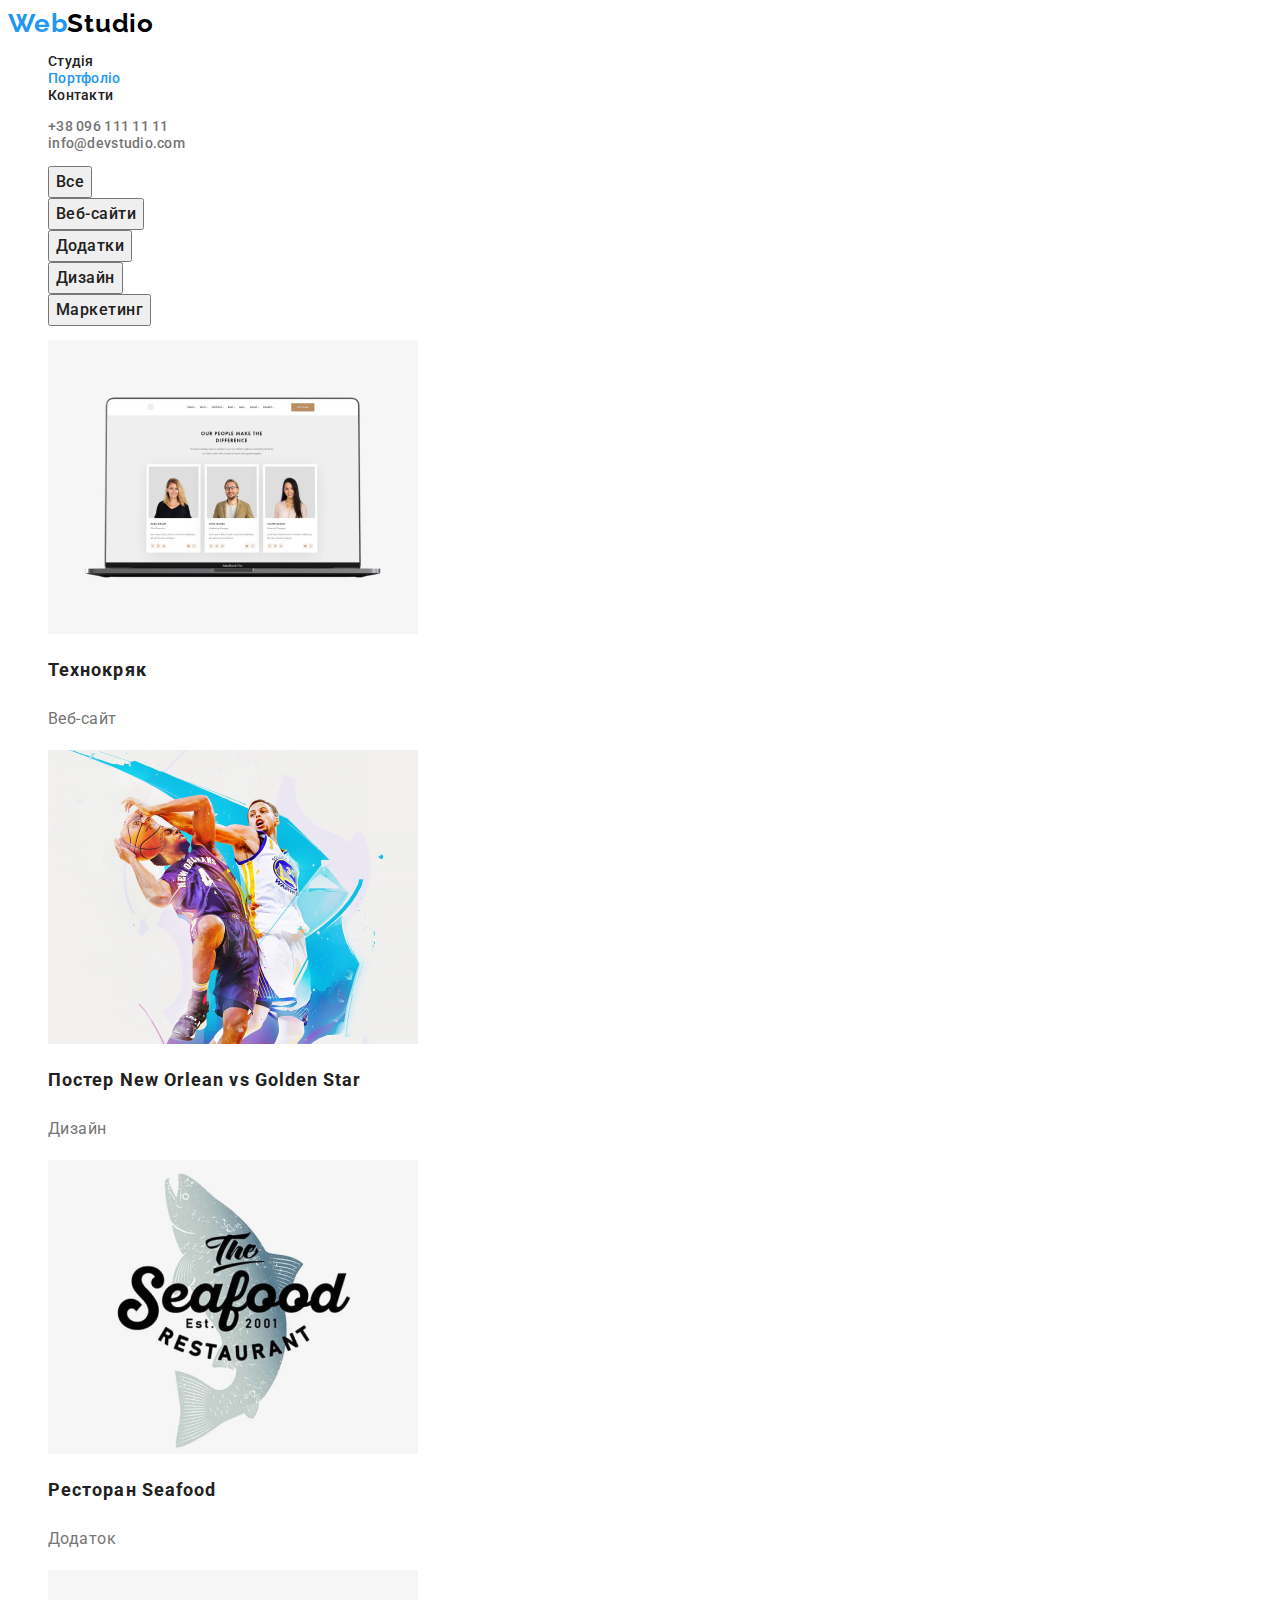
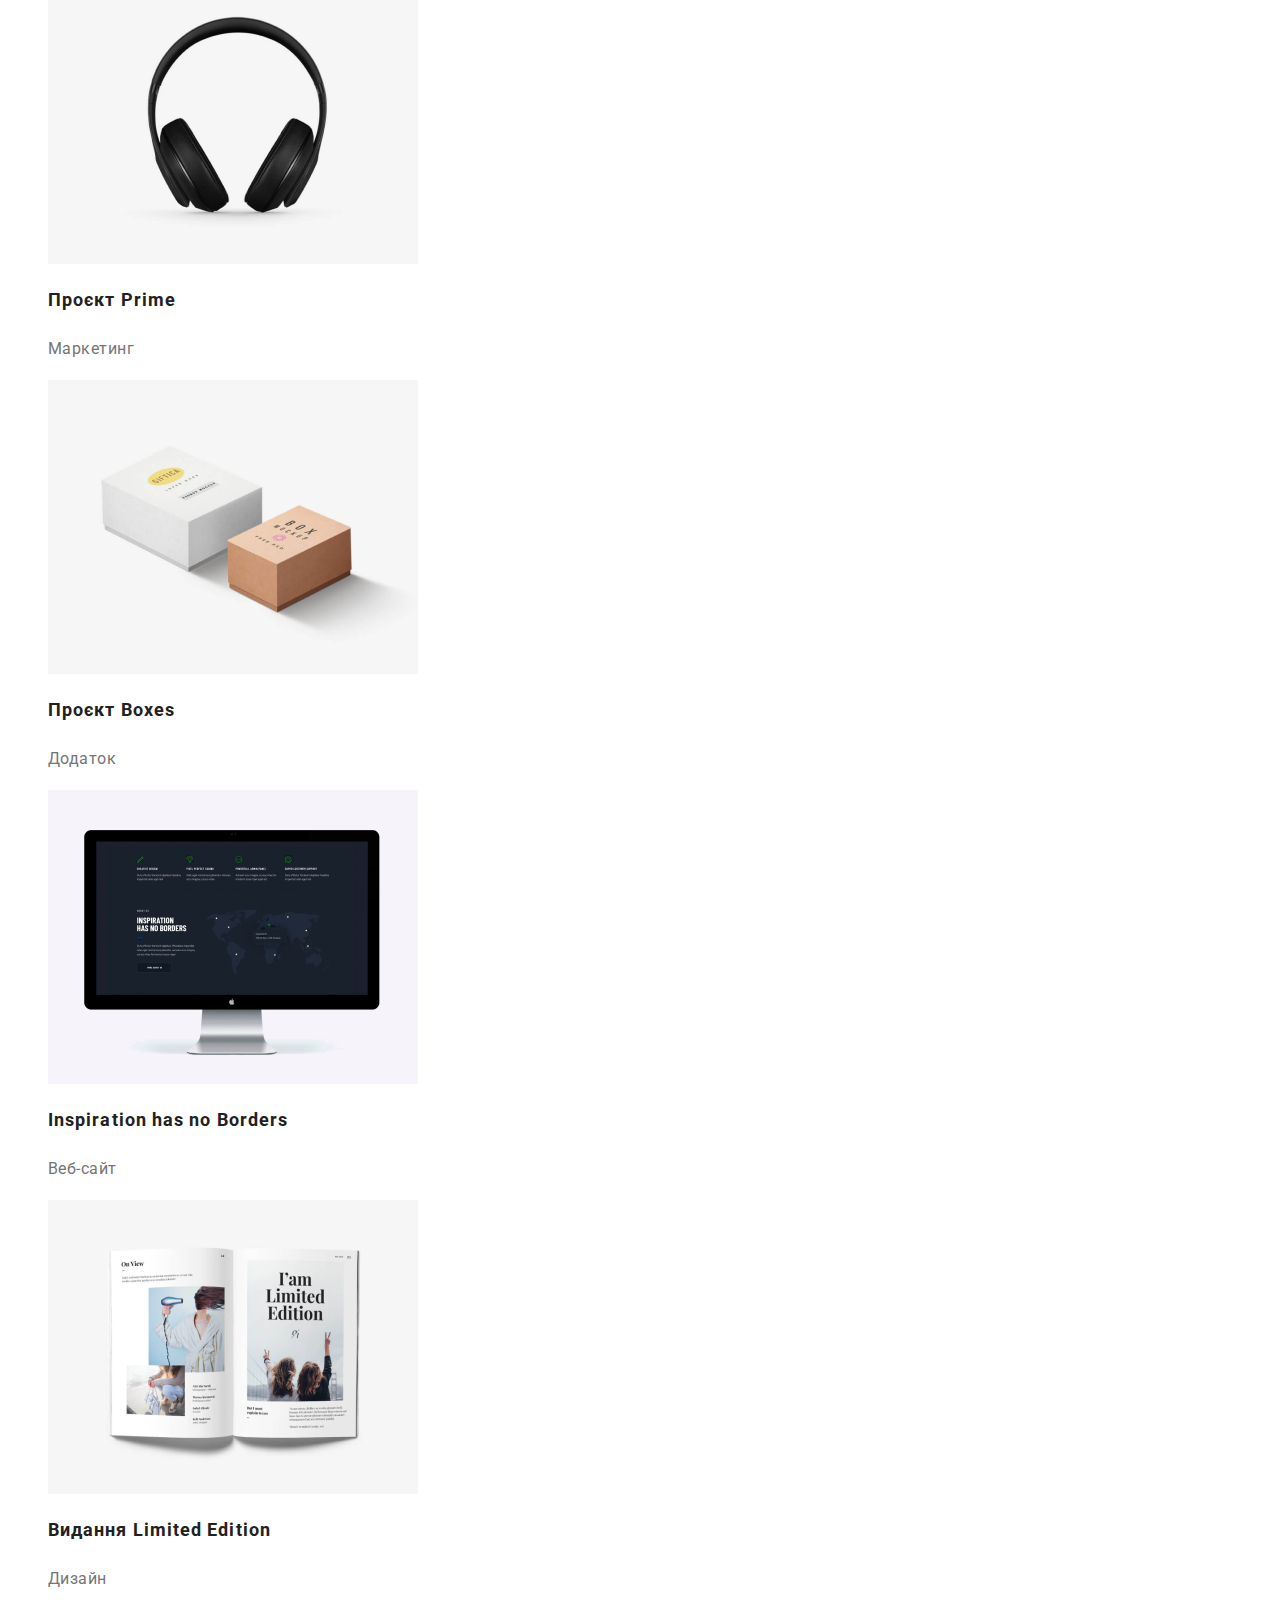
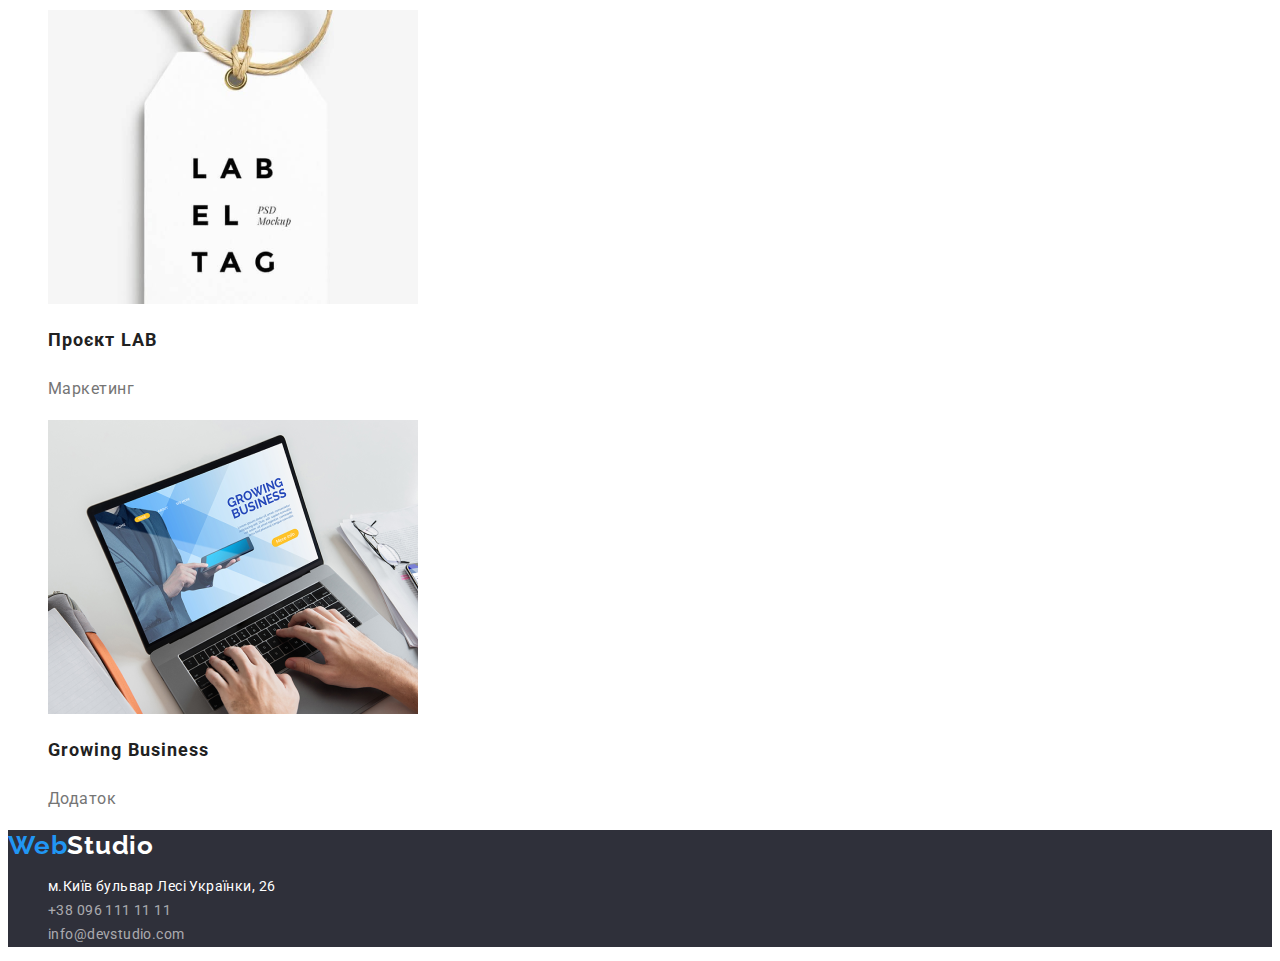
==== portfolio.html @ f3698ea8 "hw-3-beginning" ====
<!DOCTYPE html>
<html lang="uk">
  <head>
    <meta charset="UTF-8" />
    <meta http-equiv="X-UA-Compatible" content="IE=edge" />
    <meta name="viewport" content="width=device-width, initial-scale=1.0" />
    <link rel="preconnect" href="https://fonts.googleapis.com">
    <link rel="preconnect" href="https://fonts.gstatic.com" crossorigin>
    <link href="https://fonts.googleapis.com/css2?family=Raleway:wght@700&family=Roboto:wght@400;500;700;900&display=swap" rel="stylesheet">
    <title>WebStudio</title>
    <link rel="stylesheet" href="./css/styles.css" />
  </head>
  <body>
    <!-- основна інфа -->
    <header class="header">
      <nav>
        <a href="./index.html" class="logo logo-blue logo-link">Web<span class="logo logo-black">Studio</span></a>
        <ul>
          <li><a href="index.html" class="page-header link">Студія</a></li>
          <li><a href="portfolio.html" class="link active-page">Портфоліо</a></li> 
          <li><a href="" class="page-header link">Контакти</a></li>
        </ul>
      </nav>
      <ul>
        <li>
          <a href="tel:+380961111111" class="header-contacts link">+38 096 111 11 11</a>
        </li>
        <li>
          <a href="mailto:info@devstudio.com" class="header-contacts link">info@devstudio.com</a>
        </li>
      </ul>
    </header>

    <main class="main">
      <section>
        <h1 class="visually-hidden">Title</h1>
        <ul>
          <li>
            <button type="button" class="button pointer">Все</button>
          </li>
          <li>
            <button type="button" class="button pointer">Веб-сайти</button>
          </li>
          <li>
            <button type="button" class="button pointer">Додатки</button>
          </li>
          <li>
            <button type="button" class="button pointer">Дизайн</button>
          </li>
          <li>
            <button type="button" class="button pointer">Маркетинг</button>
          </li>
        </ul>
        <ul>
            <li>
            <img
              src=".\images\portfolio1.png"
              alt="Веб-сайт"
              width="370"
            />
          </li>
          <h2 class="portfolio-item-title">Технокряк</h2>
          <p class="portfolio-item-text">Веб-сайт</p>
          <li>
            <img src=".\images\portfolio2.png" alt="Дизайн" width="370" />
          </li>
          <h2 lang="en" class="portfolio-item-title">Постер New Orlean vs Golden Star</h2>
          <p class="portfolio-item-text">Дизайн</p>
          <li>
            <img
              src=".\images\portfolio3.png"
              alt="Додаток"
              width="370"
            />
          </li>
          <h2 lang="en" class="portfolio-item-title">Ресторан Seafood</h2>
          <p class="portfolio-item-text">Додаток</p>
          <li>
            <img
              src=".\images\portfolio4.png"
              alt="Маркетинг"
              width="370"
            />
          </li>
          <h2 lang="en" class="portfolio-item-title">Проєкт Prime</h2>
          <p class="portfolio-item-text">Маркетинг</p>
          <li>
            <img
              src=".\images\portfolio5.png"
              alt="Додаток"
              width="370"
            />
          </li>
          <h2 lang="en" class="portfolio-item-title">Проєкт Boxes</h2>
          <p class="portfolio-item-text">Додаток</p>
          <li>
            <img src=".\images\portfolio6.png" alt="Веб-сайт" width="370" />
          </li>
          <h2 lang="en" class="portfolio-item-title">Inspiration has no Borders</h2>
          <p class="portfolio-item-text">Веб-сайт</p>
          <li>
            <img
              src=".\images\portfolio7.png"
              alt="Дизайн"
              width="370"
            />
          </li>
          <h2 lang="en" class="portfolio-item-title">Видання Limited Edition</h2>
          <p class="portfolio-item-text">Дизайн</p>
          <li>
            <img
              src=".\images\portfolio8.png"
              alt="Маркетинг"
              width="370"
            />
          </li>
          <h2 lang="en" class="portfolio-item-title">Проєкт LAB</h2>
          <p class="portfolio-item-text">Маркетинг</p>
          <li>
            <img
              src=".\images\portfolio9.png"
              alt="Додаток"
              width="370"
            />
          </li>
          <h2 lang="en" class="portfolio-item-title">Growing Business</h2>
          <p class="portfolio-item-text">Додаток</p>
          <li>
        </ul>
      </section>
    </main>
    <footer class="footer">
      <a href="./index.html" class="logo logo-blue logo-link">Web<span class="logo logo-white">Studio</span></a>
      <address>
        <ul>
         <li>
            <a href="https://goo.gl/maps/1e6sSvzwmUZJnKFR7" class="footer-address link">м.Київ бульвар Лесі Українки, 26</a>
         </li>
         <li>
            <a href="tel:+380961111111" class="footer-contacts link">+38 096 111 11 11</a>
         </li>
          <li>
           <a href="mailto:info@devstudio.com" class="footer-contacts link">info@devstudio.com</a>
         </li>
        </ul>
      </address>
    </footer>
  </body>
</html>
---- css/styles.css ----
:root{
    --accent-color: #2196F3;
    --hero-btncolor:#2196F3;
    --blue-logo:#2196F3;
    --black-logo:#000000;
    --white-logo:#ffffff;
    --hero-background: #2F303A;
    --white-text: #ffffff;
    --main-background: #ffffff;
    --team-backround:#F5F4FA;
    --title-name:#212121;
    --title-text:#757575;
    --footer-color:#2F303A;
}
li{
    list-style-type: none;
}
.link{
    text-decoration: none;
    font-style: normal;

}
.logo-link{
    text-decoration: none;
    
}
body{
    font-family: 'Roboto', sans-serif;
    font-size: 14px;
    background-color: var(--main-background);

}

.active-page{
    font-weight: 500;
    font-size: 14px;
    line-height: 1.14;
    letter-spacing: 0.02em;
    color: var(--accent-color);
}


/*--------- index -----------*/

.link:hover,
.link:focus{
    color: var(--accent-color);
}

.visually-hidden {
    position: absolute;
    white-space: nowrap;
    width: 1px;
    height: 1px;
    overflow: hidden;
    border: 0;
    padding: 0;
    clip: rect(0 0 0 0);
    clip-path: inset(50%);
    margin: -1px;
  }


.hero {
    background: var(--hero-background);
}
.hero-text {
    font-weight: 900;
font-size: 44px;
line-height: 1.37;
/* or 136% */

text-align: center;
letter-spacing: 0.06em;
text-transform: uppercase;

color: var(--white-text);
}
.hero-button {
    font-weight: 700;
font-size: 16px;
line-height: 1.88;
font-family: 'Roboto', sans-serif;
/* identical to box height, or 188% */


align-items: center;
text-align: center;
letter-spacing: 0.06em;
background-color: var(--hero-btncolor);
color: var(--white-text);
}
.section {
    background-color: var(--main-background);
}
.section-team{
    background: var(--team-backround);
}
.title {
    font-weight: 700;
font-size: 36px;
line-height: 1.16;
text-align: center;
letter-spacing: 0.03em;

color: var(--title-name);
}
.pre-title {
    font-weight: 700;
font-size: 14px;
line-height: 1.14;
letter-spacing: 0.03em;
text-transform: uppercase;

color: var(--title-name);
}
.pre-title-text {
    font-weight: 400;
font-size: 14px;
line-height: 1.71;
/* or 171% */

letter-spacing: 0.03em;

color: var(--title-text);
}
.team-member {
    font-weight: 500;
font-size: 16px;
line-height: 1.18;
/* identical to box height */

text-align: center;
letter-spacing: 0.03em;

color: var(--title-name);
}
.team-member-role {
    font-weight: 400;
font-size: 16px;
line-height: 1.18;
/* identical to box height */

text-align: center;
letter-spacing: 0.03em;

color: var(--title-text)
}

/*--------- portfolio -----------*/

.header {
    background: var(--main-background);
    
}


.logo {
    font-family: 'Raleway';
    font-style: normal;
    font-weight: 700;
    font-size: 26px;
    line-height: 1.19;
    /* identical to box height */
    
    letter-spacing: 0.03em;
}
.logo-blue {
    color: var(--blue-logo);
}
.logo-black {
    color: var(--black-logo);
}
.logo-white{
    color: var(--white-logo);
}

.page-header {
    font-weight: 500;
    font-size: 14px;
    line-height: 1.14;
    letter-spacing: 0.02em;
    
    color: var(--title-name);
}
.header-contacts {

    font-weight: 500;
    font-size: 14px;
    line-height: 1.14;
    letter-spacing: 0.02em;
    
    color: var(--title-text);
}
.main {
    background: var(--main-background);
}
.button {
font-family: 'Roboto', sans-serif;
font-weight: 500;
font-size: 16px;
line-height: 1.63;
/* identical to box height, or 162% */

text-align: center;
letter-spacing: 0.03em;

color: var(--title-name);
}
.button:hover,
.button:focus{
    background-color: var(--accent-color);
    color: var(--white-text);
}
.pointer {
    cursor: pointer;
  }

.portfolio-item-title {
    font-weight: 700;
font-size: 18px;
line-height: 2;
/* identical to box height, or 200% */

letter-spacing: 0.06em;

color: var(--title-name);
}
.portfolio-item-text {
    font-weight: 400;
font-size: 16px;
line-height: 1.88;
/* identical to box height, or 188% */

letter-spacing: 0.03em;

color: var(--title-text);
}
.footer {
    background: var(--footer-color);
}
.footer-address{
    font-weight: 400;
font-size: 14px;
line-height: 1.71;
/* or 171% */

letter-spacing: 0.03em;

color: var(--white-text);
}
.footer-contacts {
    font-weight: 400;
    font-size: 14px;
    line-height: 1.71;
    /* or 171% */
    
    letter-spacing: 0.03em;
    
    color: rgba(255, 255, 255, 0.6);
}
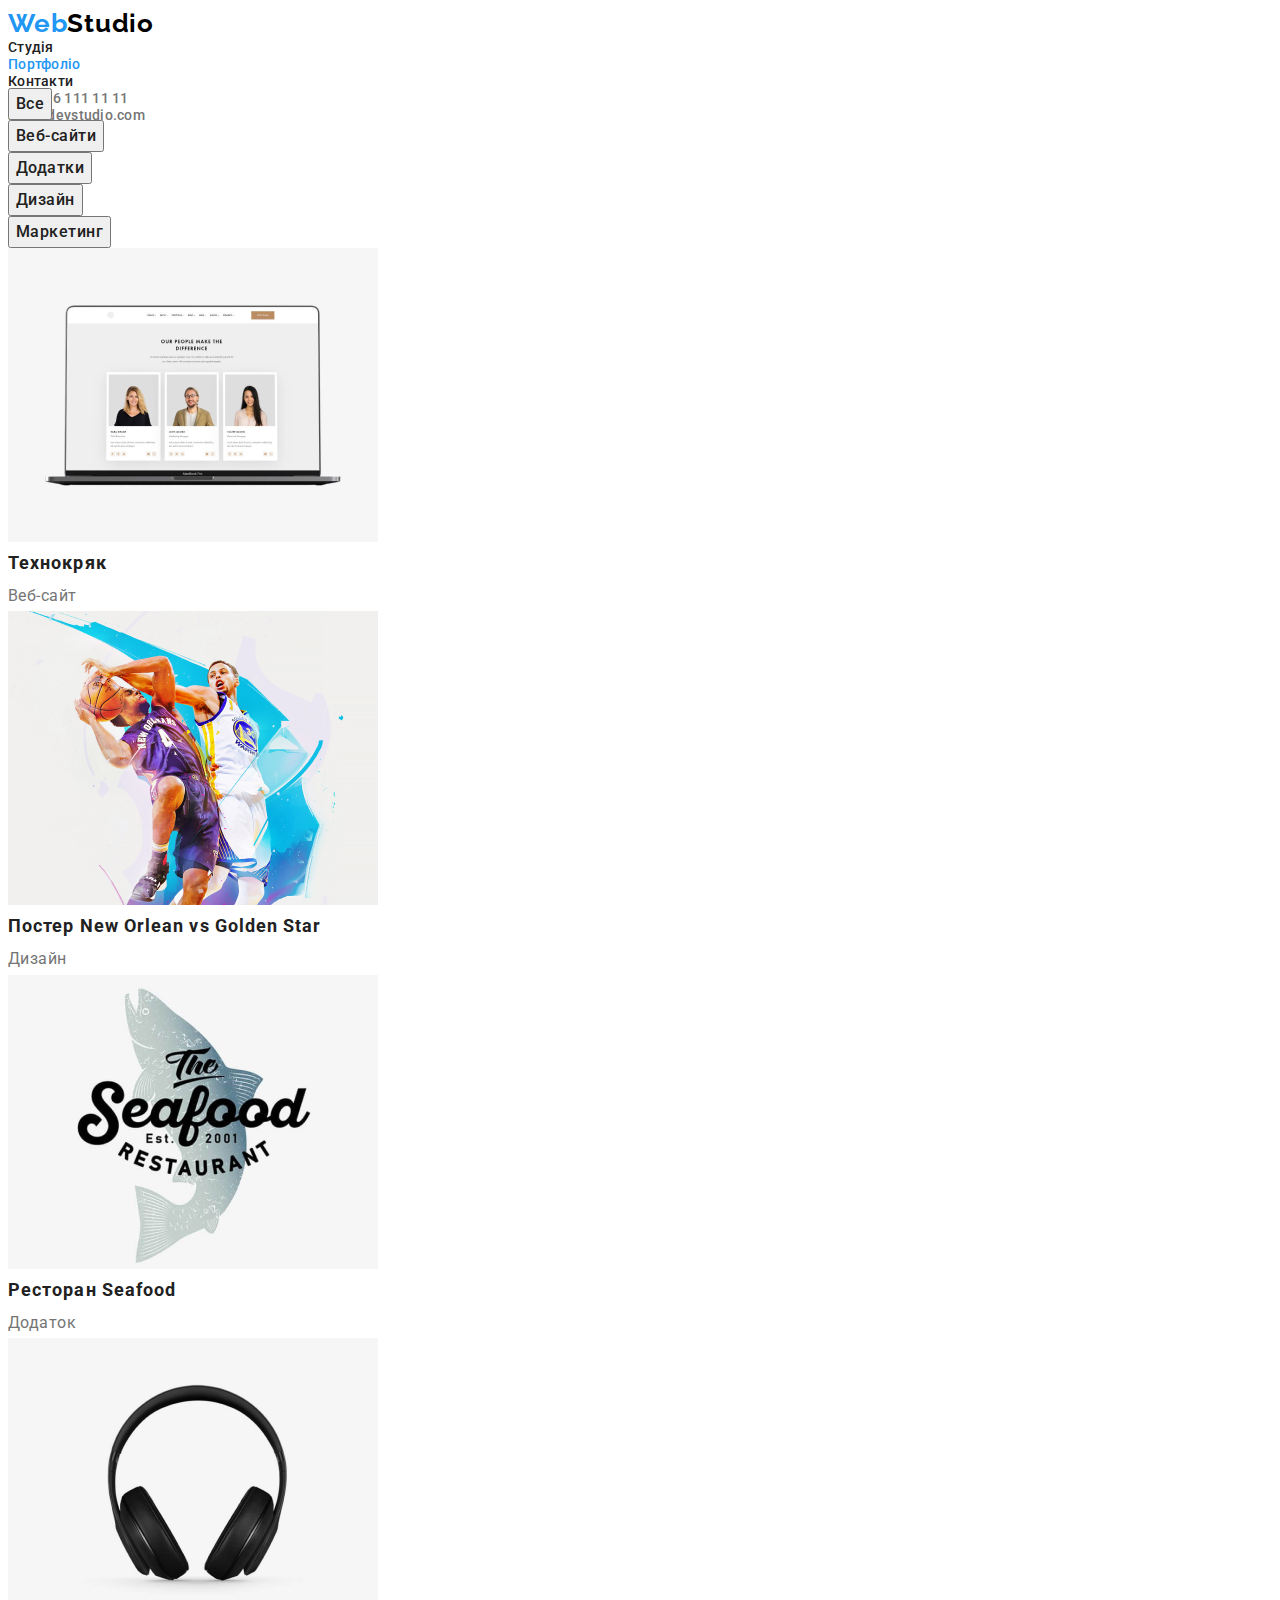
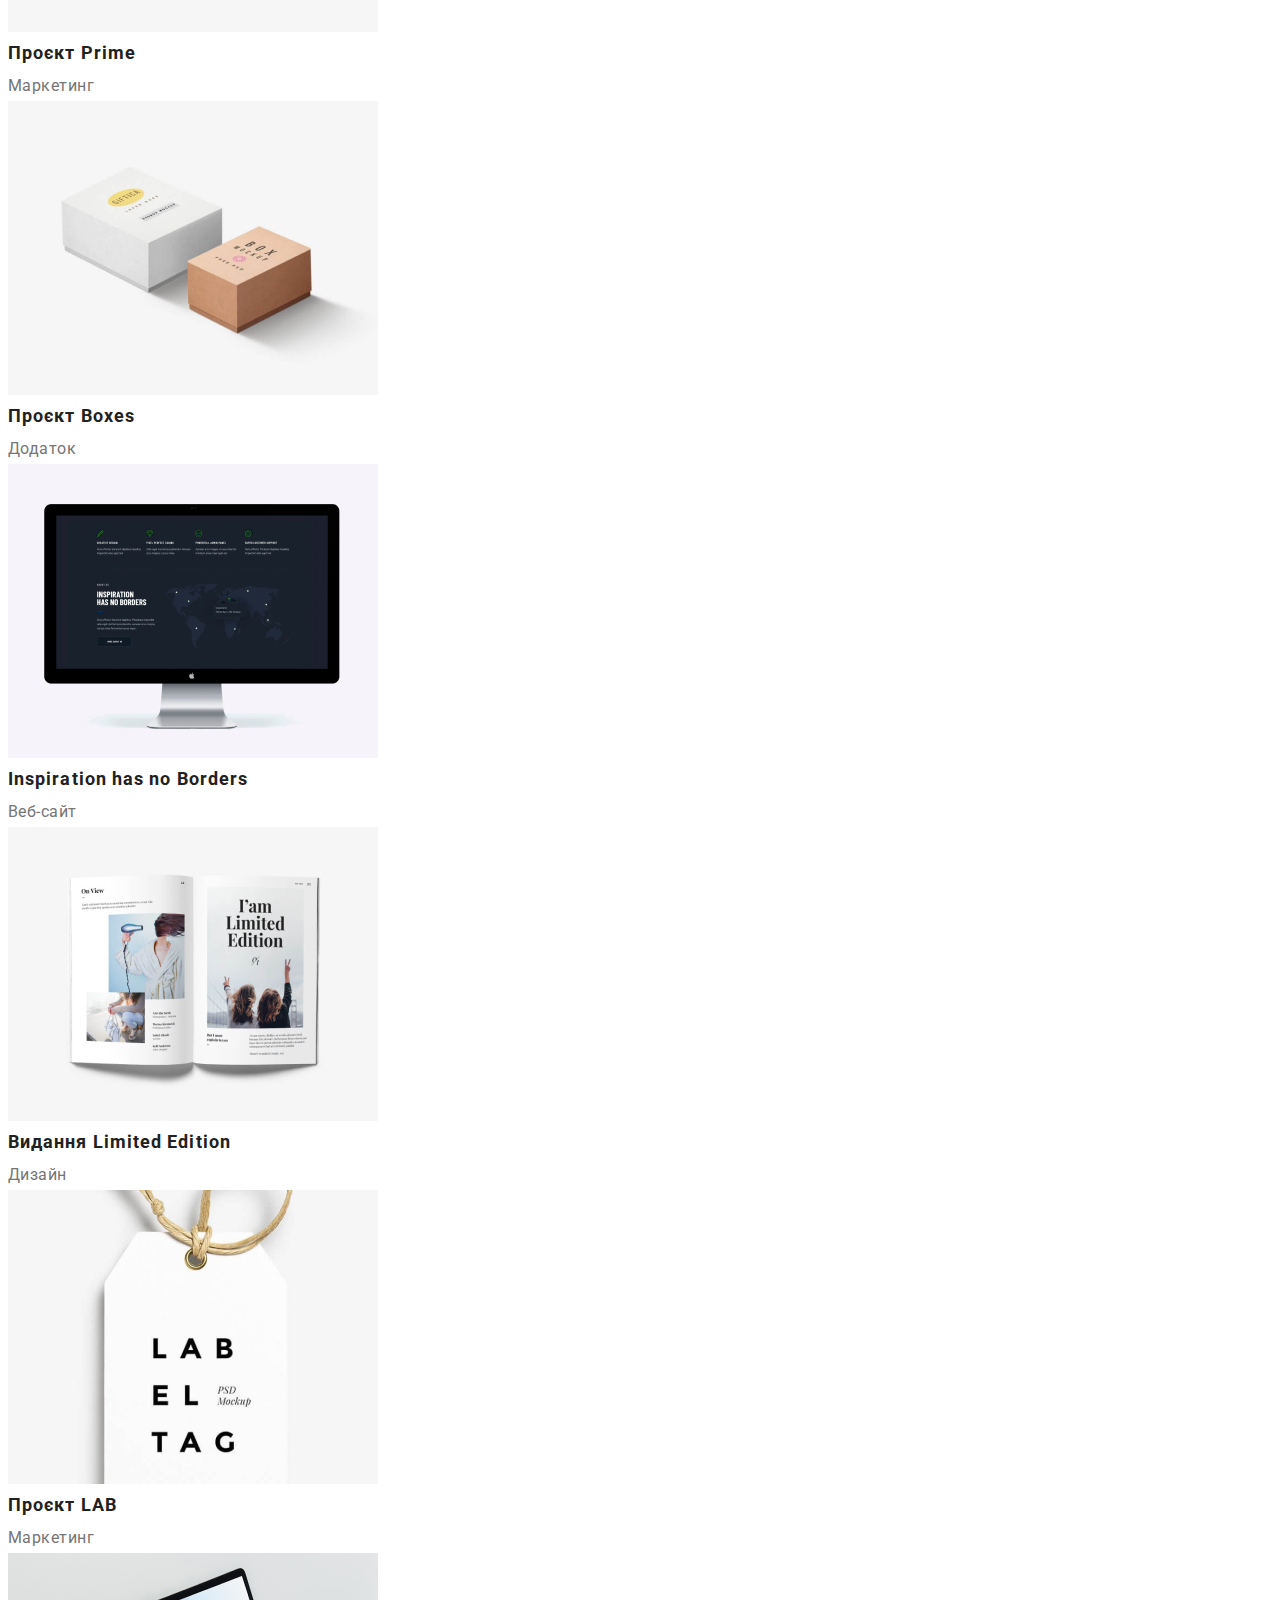
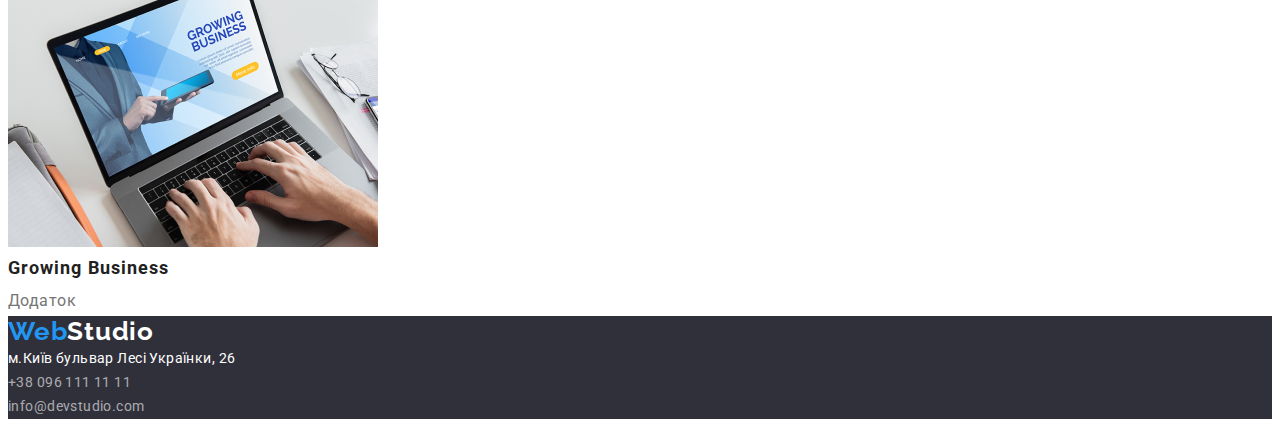
==== commit 5ccb293e: "hw3" ====
--- a/portfolio.html
+++ b/portfolio.html
@@ -8,6 +8,7 @@
     <link rel="preconnect" href="https://fonts.gstatic.com" crossorigin>
     <link href="https://fonts.googleapis.com/css2?family=Raleway:wght@700&family=Roboto:wght@400;500;700;900&display=swap" rel="stylesheet">
     <title>WebStudio</title>
+    <link rel="stylesheet" href="https://cdnjs.cloudflare.com/ajax/libs/modern-normalize/1.1.0/modern-normalize.min.css" integrity="sha512-wpPYUAdjBVSE4KJnH1VR1HeZfpl1ub8YT/NKx4PuQ5NmX2tKuGu6U/JRp5y+Y8XG2tV+wKQpNHVUX03MfMFn9Q==" crossorigin="anonymous" referrerpolicy="no-referrer" />
     <link rel="stylesheet" href="./css/styles.css" />
   </head>
   <body>
--- a/css/styles.css
+++ b/css/styles.css
@@ -24,6 +24,13 @@
     text-decoration: none;
     
 }
+p, h1, h2, h3, h4, h5, h6{
+    margin: 0;
+}
+ul, ol{
+    margin: 0;
+    padding: 0;
+}
 body{
     font-family: 'Roboto', sans-serif;
     font-size: 14px;
@@ -151,6 +158,7 @@
 
 .header {
     background: var(--main-background);
+    height: 80px;
     
 }
 
@@ -164,6 +172,7 @@
     /* identical to box height */
     
     letter-spacing: 0.03em;
+   
 }
 .logo-blue {
     color: var(--blue-logo);
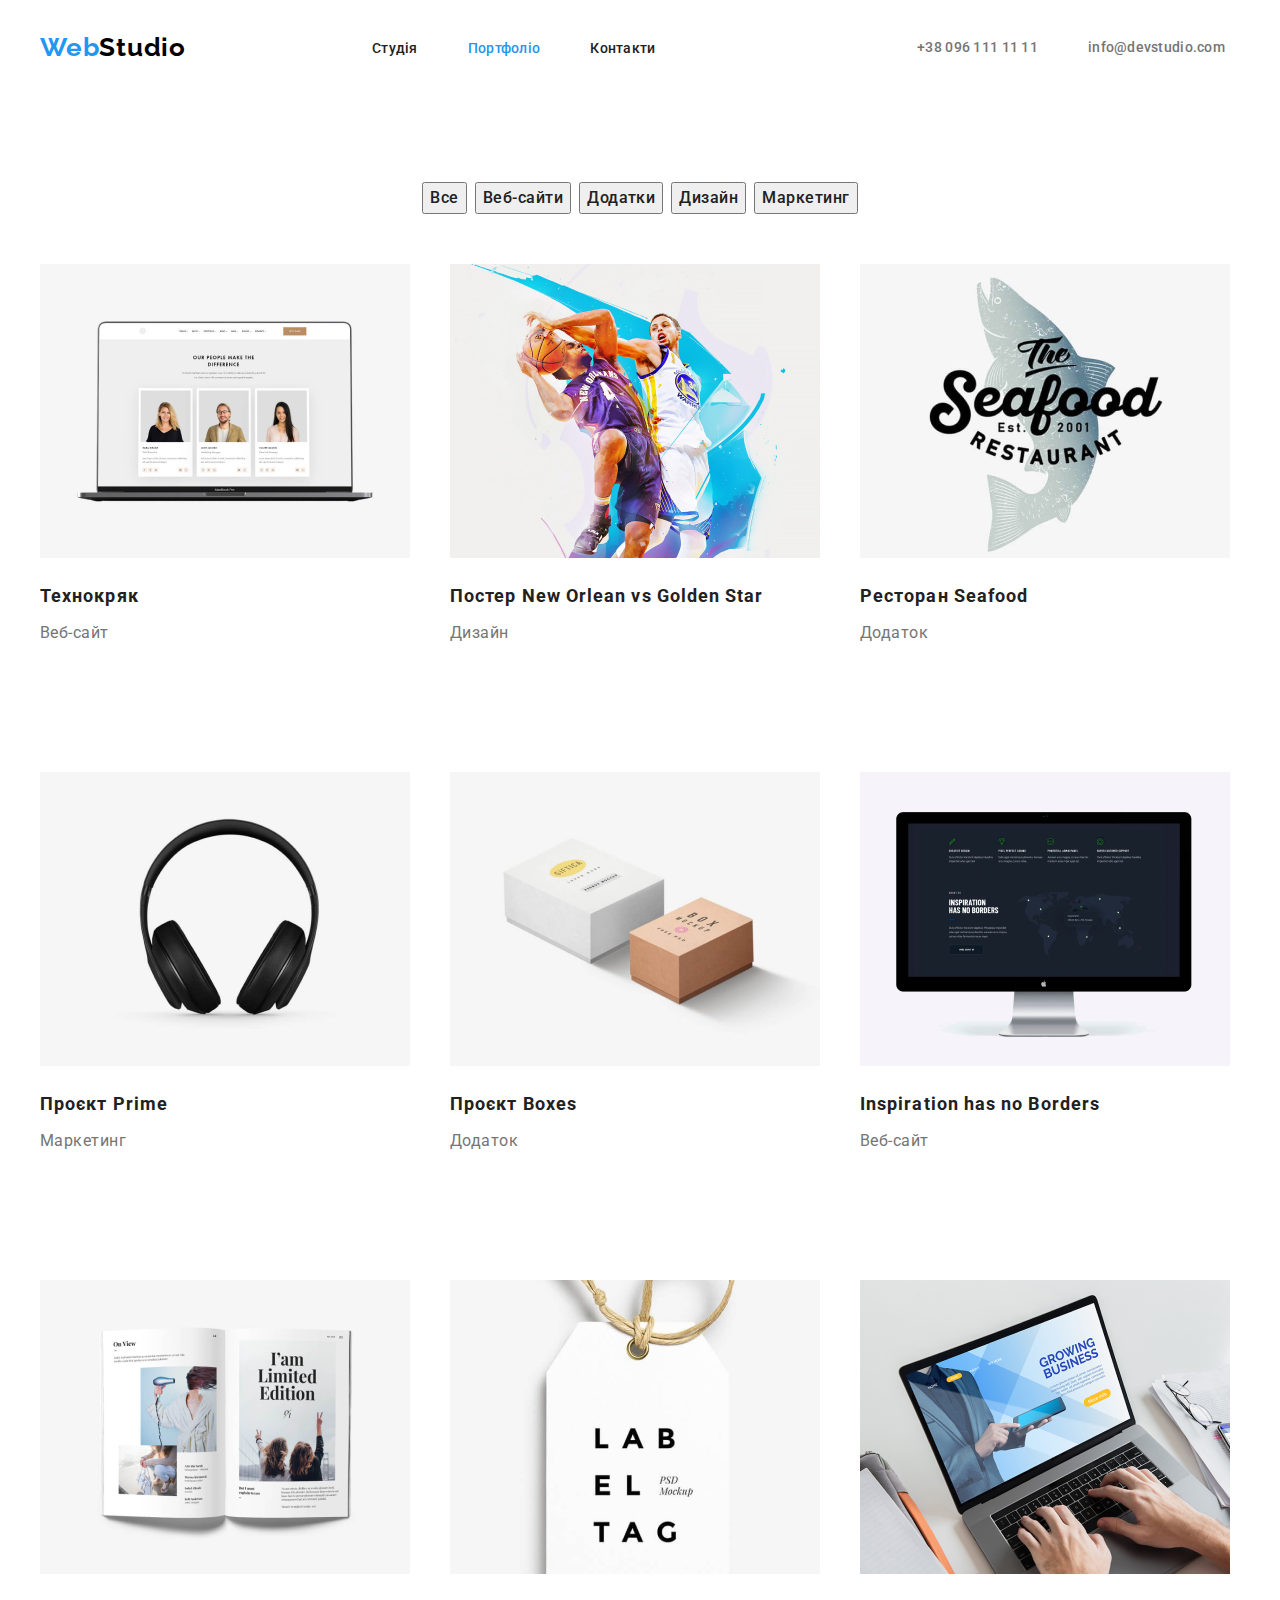
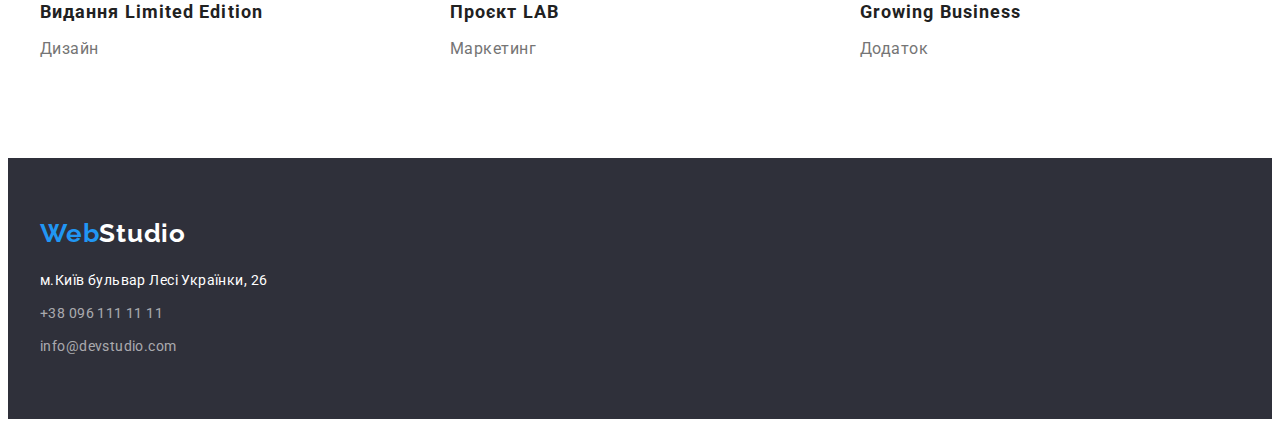
==== commit 90056fb5: "hw-3" ====
--- a/portfolio.html
+++ b/portfolio.html
@@ -14,15 +14,16 @@
   <body>
     <!-- основна інфа -->
     <header class="header">
+      <div class="main-nav container">
       <nav>
         <a href="./index.html" class="logo logo-blue logo-link">Web<span class="logo logo-black">Studio</span></a>
-        <ul>
+        <ul class="site-nav">
           <li><a href="index.html" class="page-header link">Студія</a></li>
           <li><a href="portfolio.html" class="link active-page">Портфоліо</a></li> 
           <li><a href="" class="page-header link">Контакти</a></li>
         </ul>
       </nav>
-      <ul>
+      <ul class="contacts-nav container">
         <li>
           <a href="tel:+380961111111" class="header-contacts link">+38 096 111 11 11</a>
         </li>
@@ -30,12 +31,14 @@
           <a href="mailto:info@devstudio.com" class="header-contacts link">info@devstudio.com</a>
         </li>
       </ul>
+      </div>
     </header>
 
     <main class="main">
       <section>
+        <div class="container">
         <h1 class="visually-hidden">Title</h1>
-        <ul>
+        <ul class="buttons-portfolio">
           <li>
             <button type="button" class="button pointer">Все</button>
           </li>
@@ -52,95 +55,124 @@
             <button type="button" class="button pointer">Маркетинг</button>
           </li>
         </ul>
-        <ul>
-            <li>
+        <ul class="our-portfolio">
+            <li class="portfolio-item">
             <img
               src=".\images\portfolio1.png"
               alt="Веб-сайт"
               width="370"
+              class="portfolio-img"
             />
+            <div class="portfolio-content">  
+              <h2 class="portfolio-item-title">Технокряк</h2>
+              <p class="portfolio-item-text">Веб-сайт</p>
+            </div>
           </li>
-          <h2 class="portfolio-item-title">Технокряк</h2>
-          <p class="portfolio-item-text">Веб-сайт</p>
-          <li>
-            <img src=".\images\portfolio2.png" alt="Дизайн" width="370" />
+        
+          <li class="portfolio-item">
+            <img src=".\images\portfolio2.png" alt="Дизайн" width="370" class="portfolio-img"/>
+            <div class="portfolio-content">  
+              <h2 lang="en" class="portfolio-item-title">Постер New Orlean vs Golden Star</h2>
+              <p class="portfolio-item-text">Дизайн</p>
+            </div>
           </li>
-          <h2 lang="en" class="portfolio-item-title">Постер New Orlean vs Golden Star</h2>
-          <p class="portfolio-item-text">Дизайн</p>
-          <li>
+          
+          <li class="portfolio-item">
             <img
               src=".\images\portfolio3.png"
               alt="Додаток"
-              width="370"
+              width="370"class="portfolio-img"
             />
+            <div class="portfolio-content">  
+              <h2 lang="en" class="portfolio-item-title">Ресторан Seafood</h2>
+              <p class="portfolio-item-text">Додаток</p>
+            </div>
           </li>
-          <h2 lang="en" class="portfolio-item-title">Ресторан Seafood</h2>
-          <p class="portfolio-item-text">Додаток</p>
-          <li>
+         
+          <li class="portfolio-item">
             <img
               src=".\images\portfolio4.png"
               alt="Маркетинг"
-              width="370"
+              width="370"class="portfolio-img"
             />
+            <div class="portfolio-content">  
+              <h2 lang="en" class="portfolio-item-title">Проєкт Prime</h2>
+              <p class="portfolio-item-text">Маркетинг</p>
+            </div>
           </li>
-          <h2 lang="en" class="portfolio-item-title">Проєкт Prime</h2>
-          <p class="portfolio-item-text">Маркетинг</p>
-          <li>
+          
+          <li class="portfolio-item">
             <img
               src=".\images\portfolio5.png"
               alt="Додаток"
-              width="370"
+              width="370"class="portfolio-img"
             />
+            <div class="portfolio-content">  
+              <h2 lang="en" class="portfolio-item-title">Проєкт Boxes</h2>
+              <p class="portfolio-item-text">Додаток</p>
+            </div>
           </li>
-          <h2 lang="en" class="portfolio-item-title">Проєкт Boxes</h2>
-          <p class="portfolio-item-text">Додаток</p>
-          <li>
-            <img src=".\images\portfolio6.png" alt="Веб-сайт" width="370" />
+          
+          <li class="portfolio-item">
+            <img src=".\images\portfolio6.png" alt="Веб-сайт" width="370" class="portfolio-img"/>
+            <div class="portfolio-content">  
+              <h2 lang="en" class="portfolio-item-title">Inspiration has no Borders</h2>
+              <p class="portfolio-item-text">Веб-сайт</p>
+            </div>
           </li>
-          <h2 lang="en" class="portfolio-item-title">Inspiration has no Borders</h2>
-          <p class="portfolio-item-text">Веб-сайт</p>
-          <li>
+          
+          <li class="portfolio-item">
             <img
               src=".\images\portfolio7.png"
               alt="Дизайн"
-              width="370"
+              width="370"class="portfolio-img"
             />
+            <div class="portfolio-content">  
+              <h2 lang="en" class="portfolio-item-title">Видання Limited Edition</h2>
+              <p class="portfolio-item-text">Дизайн</p>
+            </div>
           </li>
-          <h2 lang="en" class="portfolio-item-title">Видання Limited Edition</h2>
-          <p class="portfolio-item-text">Дизайн</p>
-          <li>
+          
+          <li class="portfolio-item">
             <img
               src=".\images\portfolio8.png"
               alt="Маркетинг"
-              width="370"
+              width="370"class="portfolio-img"
             />
+            <div class="portfolio-content">  
+              <h2 lang="en" class="portfolio-item-title">Проєкт LAB</h2>
+              <p class="portfolio-item-text">Маркетинг</p>
+            </div>
           </li>
-          <h2 lang="en" class="portfolio-item-title">Проєкт LAB</h2>
-          <p class="portfolio-item-text">Маркетинг</p>
-          <li>
+          
+          <li class="portfolio-item">
             <img
               src=".\images\portfolio9.png"
               alt="Додаток"
-              width="370"
+              width="370"class="portfolio-img"
             />
+            <div class="portfolio-content">  
+              <h2 lang="en" class="portfolio-item-title">Growing Business</h2>
+              <p class="portfolio-item-text">Додаток</p>
+            </div>
           </li>
-          <h2 lang="en" class="portfolio-item-title">Growing Business</h2>
-          <p class="portfolio-item-text">Додаток</p>
-          <li>
         </ul>
+        </div>
       </section>
     </main>
     <footer class="footer">
+      <div class="container footer-nav">
       <a href="./index.html" class="logo logo-blue logo-link">Web<span class="logo logo-white">Studio</span></a>
-      <address>
+      </div>
+      <address class="container">
         <ul>
-         <li>
+         <li class="footer-items">
             <a href="https://goo.gl/maps/1e6sSvzwmUZJnKFR7" class="footer-address link">м.Київ бульвар Лесі Українки, 26</a>
          </li>
-         <li>
+         <li class="footer-items">
             <a href="tel:+380961111111" class="footer-contacts link">+38 096 111 11 11</a>
          </li>
-          <li>
+          <li class="footer-items">
            <a href="mailto:info@devstudio.com" class="footer-contacts link">info@devstudio.com</a>
          </li>
         </ul>
--- a/css/styles.css
+++ b/css/styles.css
@@ -11,9 +11,15 @@
     --title-name:#212121;
     --title-text:#757575;
     --footer-color:#2F303A;
+    
 }
 li{
     list-style-type: none;
+}
+img{
+    display: block;
+    max-width: 100%;
+    height: auto;
 }
 .link{
     text-decoration: none;
@@ -48,6 +54,14 @@
 
 
 /*--------- index -----------*/
+.container{
+    width: 1200px;
+    padding-left: 15px;
+    padding-right: 15px;
+    margin-left: auto;
+    margin-right: auto;
+    
+}
 
 .link:hover,
 .link:focus{
@@ -70,29 +84,38 @@
 
 .hero {
     background: var(--hero-background);
+    text-align: center;
+    margin-bottom: 94px;
 }
 .hero-text {
+    
     font-weight: 900;
 font-size: 44px;
 line-height: 1.37;
 /* or 136% */
 
-text-align: center;
+
 letter-spacing: 0.06em;
 text-transform: uppercase;
 
 color: var(--white-text);
+padding-top: 200px;
+margin: 0px auto 30px auto;
+
+
+
 }
 .hero-button {
+    display: inline-block;
     font-weight: 700;
 font-size: 16px;
 line-height: 1.88;
 font-family: 'Roboto', sans-serif;
 /* identical to box height, or 188% */
 
-
+margin-bottom: 200px;
 align-items: center;
-text-align: center;
+
 letter-spacing: 0.06em;
 background-color: var(--hero-btncolor);
 color: var(--white-text);
@@ -102,6 +125,7 @@
 }
 .section-team{
     background: var(--team-backround);
+    padding-top: 94px;
 }
 .title {
     font-weight: 700;
@@ -111,6 +135,14 @@
 letter-spacing: 0.03em;
 
 color: var(--title-name);
+margin-bottom: 50px;
+}
+.features-text{
+    display: flex;
+    margin-bottom: 94px;
+}
+.features-text:not(:last-child){
+    margin-right: 30px;
 }
 .pre-title {
     font-weight: 700;
@@ -120,6 +152,8 @@
 text-transform: uppercase;
 
 color: var(--title-name);
+display: block;
+margin-bottom: 10px;
 }
 .pre-title-text {
     font-weight: 400;
@@ -130,7 +164,21 @@
 letter-spacing: 0.03em;
 
 color: var(--title-text);
-}
+display: block;
+}
+.our-work-images{
+    display: inline-flex;
+    margin-bottom: 94px;
+   
+}
+.our-work-images:not(:last-child){
+    margin-right: 30px;
+}
+.card-content{
+    background-color: var(--main-background);
+    margin-bottom: 94px;
+}
+
 .team-member {
     font-weight: 500;
 font-size: 16px;
@@ -141,6 +189,9 @@
 letter-spacing: 0.03em;
 
 color: var(--title-name);
+padding-top: 30px;
+
+
 }
 .team-member-role {
     font-weight: 400;
@@ -151,7 +202,30 @@
 text-align: center;
 letter-spacing: 0.03em;
 
-color: var(--title-text)
+color: var(--title-text);
+margin-top: 10px;
+margin-bottom: 30px;
+
+}
+.team-member-img{
+    margin-top: 30px;
+
+}
+.our-team{
+    display: flex;
+    margin-left: -30px;
+
+}
+.our-team > .our-member{
+flex-basis: calc(100% / 4 - 30px);
+margin-left: 30px;
+}
+.our-member{
+
+}
+.footer-nav{
+    padding-top: 60px;
+    padding-bottom: 20px;
 }
 
 /*--------- portfolio -----------*/
@@ -160,6 +234,39 @@
     background: var(--main-background);
     height: 80px;
     
+}
+
+nav{
+display: flex;
+}
+.site-nav{
+    display: flex;
+}
+.main-nav{
+    display: flex;
+}
+.contacts-nav{
+    display: flex;
+    
+}
+.site-nav li:not(:last-child){
+    margin-right: 50px;
+}
+.site-nav li{
+    display: block;
+    padding-top: 32px;
+    padding-bottom: 32 px;
+
+}
+.contacts-nav li{
+    display: block;
+    padding-top: 32px;
+    padding-bottom: 32 px;
+    
+}
+.contacts-nav li:not(:last-child){
+    margin-right: 50px;
+    margin-left: auto;
 }
 
 
@@ -172,6 +279,9 @@
     /* identical to box height */
     
     letter-spacing: 0.03em;
+    margin-right: 93px;
+    padding-top: 24px;
+    padding-bottom: 25px;
    
 }
 .logo-blue {
@@ -200,10 +310,36 @@
     letter-spacing: 0.02em;
     
     color: var(--title-text);
+    display: flex;
+}
+.header-contacts li:not(:last-child){
+    margin-right: 50px;
+}
+.header-contacts li{
+    display: block;
+    padding-top: 32px;
+    padding-bottom: 32 px;
+
 }
 .main {
     background: var(--main-background);
 }
+.buttons-portfolio{
+    display: flex;
+    margin-top: 94px;
+    margin-bottom: 50px;
+    justify-content: center;
+    
+    
+    
+}
+.buttons-portfolio li:not(:last-child){
+    margin-right: 8px;
+    
+    
+}
+
+
 .button {
 font-family: 'Roboto', sans-serif;
 font-weight: 500;
@@ -215,12 +351,53 @@
 letter-spacing: 0.03em;
 
 color: var(--title-name);
-}
+display: block;
+}
+
+
 .button:hover,
 .button:focus{
     background-color: var(--accent-color);
     color: var(--white-text);
 }
+
+.portfolio-content{
+    background-color: var(--main-background);
+    margin-bottom: 94px;
+    background-color: var(--portfolio-item);
+    
+}
+
+.our-portfolio{
+    display: flex;
+    margin-left: -30px;
+    margin-top: -30px;
+    flex-wrap: wrap;
+
+}
+.our-portfolio > .portfolio-item{
+    flex-basis: calc(100% / 3 - 30px);
+    margin-left: 30px;
+    margin-top: 30px;
+}
+.portfolio-item{
+    
+}
+
+.portfolio-img{
+   
+    
+}
+
+
+
+
+
+
+
+
+
+
 .pointer {
     cursor: pointer;
   }
@@ -234,6 +411,7 @@
 letter-spacing: 0.06em;
 
 color: var(--title-name);
+margin-top: 20px;
 }
 .portfolio-item-text {
     font-weight: 400;
@@ -244,6 +422,7 @@
 letter-spacing: 0.03em;
 
 color: var(--title-text);
+margin-top: 4px;
 }
 .footer {
     background: var(--footer-color);
@@ -267,4 +446,11 @@
     letter-spacing: 0.03em;
     
     color: rgba(255, 255, 255, 0.6);
+    
+}
+.footer-items:not(:last-child){
+    padding-bottom: 9px;
+}
+.footer-items:last-child{
+    padding-bottom: 60px;
 }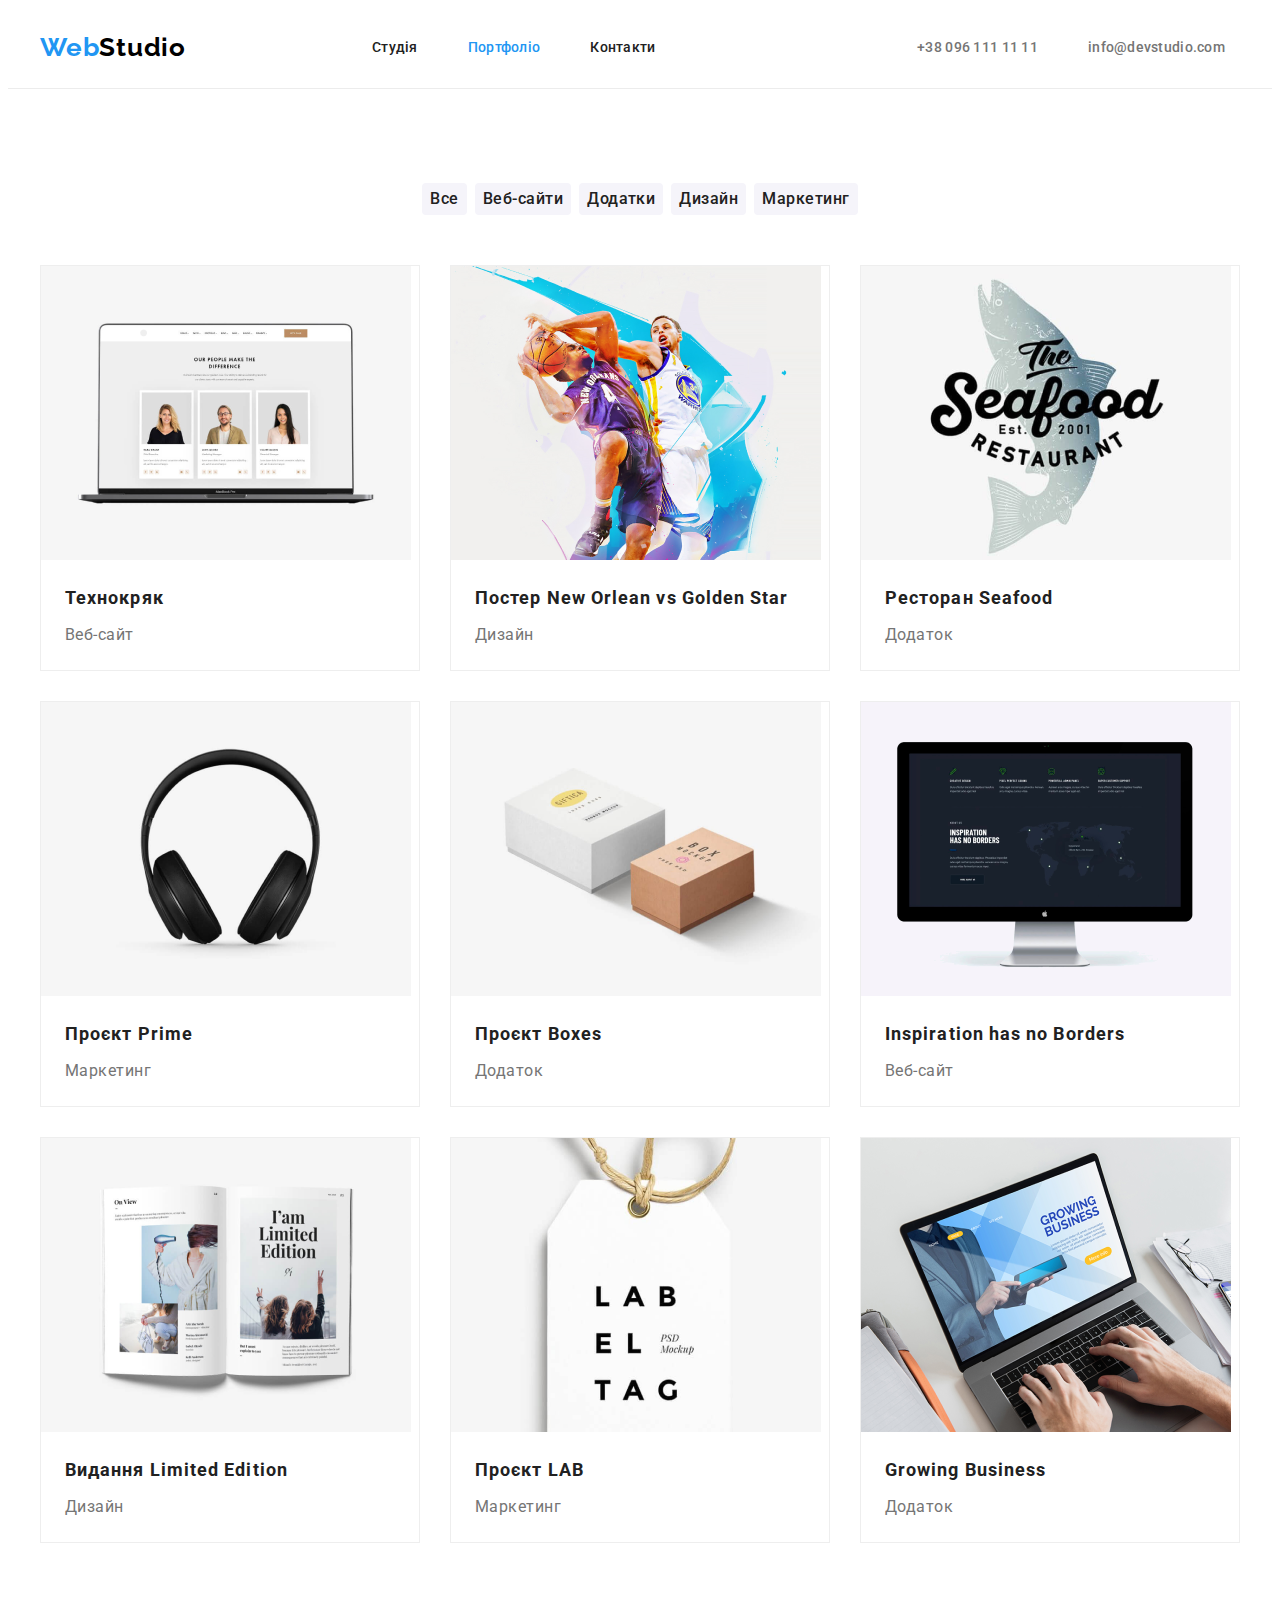
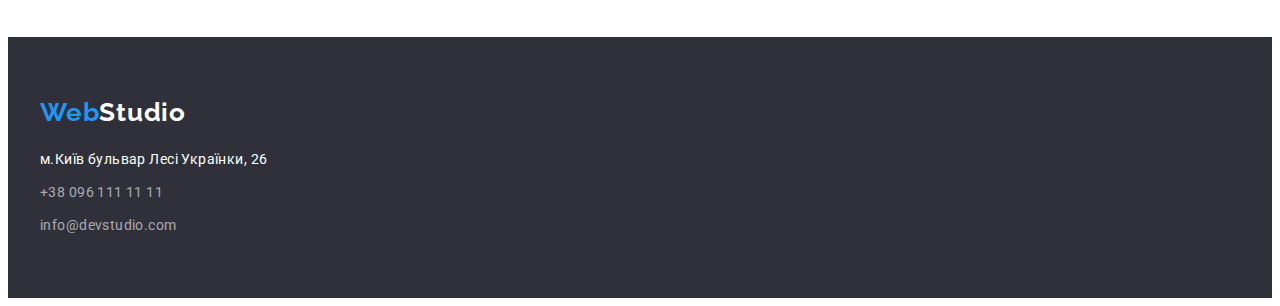
==== commit 8cf1dd5a: "hw-3-3" ====
--- a/portfolio.html
+++ b/portfolio.html
@@ -13,7 +13,7 @@
   </head>
   <body>
     <!-- основна інфа -->
-    <header class="header">
+    <header class="header header-portfolio">
       <div class="main-nav container">
       <nav>
         <a href="./index.html" class="logo logo-blue logo-link">Web<span class="logo logo-black">Studio</span></a>
--- a/css/styles.css
+++ b/css/styles.css
@@ -11,6 +11,8 @@
     --title-name:#212121;
     --title-text:#757575;
     --footer-color:#2F303A;
+    --border-one: #ECECEC;
+    --border-two: #EEEEEE;
     
 }
 li{
@@ -85,7 +87,8 @@
 .hero {
     background: var(--hero-background);
     text-align: center;
-    margin-bottom: 94px;
+    padding-bottom: 200px;
+    padding-top: 200px;
 }
 .hero-text {
     
@@ -99,8 +102,9 @@
 text-transform: uppercase;
 
 color: var(--white-text);
-padding-top: 200px;
+
 margin: 0px auto 30px auto;
+width: 696px;
 
 
 
@@ -113,19 +117,25 @@
 font-family: 'Roboto', sans-serif;
 /* identical to box height, or 188% */
 
-margin-bottom: 200px;
+
 align-items: center;
 
 letter-spacing: 0.06em;
 background-color: var(--hero-btncolor);
 color: var(--white-text);
+width: 200px;
+height: 50px;
+border-radius: 4px;
+box-shadow: 0px 4px 4px rgba(0, 0, 0, 0.15);
 }
 .section {
     background-color: var(--main-background);
+    padding-bottom: 94px;
 }
 .section-team{
     background: var(--team-backround);
     padding-top: 94px;
+    padding-bottom: 94px;
 }
 .title {
     font-weight: 700;
@@ -139,11 +149,19 @@
 }
 .features-text{
     display: flex;
-    margin-bottom: 94px;
-}
-.features-text:not(:last-child){
-    margin-right: 30px;
-}
+    
+    margin-top: 94px;
+   
+}
+.features-text li{
+    display: block;
+    width: 270px;
+    margin-left: 30px;
+}
+.features-text + .features-text{
+    margin-left: 30px;
+}
+
 .pre-title {
     font-weight: 700;
 font-size: 14px;
@@ -168,15 +186,17 @@
 }
 .our-work-images{
     display: inline-flex;
-    margin-bottom: 94px;
-   
-}
-.our-work-images:not(:last-child){
+    
+    justify-content: space-between;
+   
+}
+.our-work-images li:not(:last-child){
     margin-right: 30px;
 }
 .card-content{
     background-color: var(--main-background);
-    margin-bottom: 94px;
+    padding: 30px 32px 30px 32px;
+    
 }
 
 .team-member {
@@ -189,7 +209,8 @@
 letter-spacing: 0.03em;
 
 color: var(--title-name);
-padding-top: 30px;
+margin-bottom: 10px;
+
 
 
 }
@@ -203,12 +224,12 @@
 letter-spacing: 0.03em;
 
 color: var(--title-text);
-margin-top: 10px;
-margin-bottom: 30px;
+
+
 
 }
 .team-member-img{
-    margin-top: 30px;
+    
 
 }
 .our-team{
@@ -224,7 +245,7 @@
 
 }
 .footer-nav{
-    padding-top: 60px;
+    
     padding-bottom: 20px;
 }
 
@@ -233,6 +254,7 @@
 .header {
     background: var(--main-background);
     height: 80px;
+   
     
 }
 
@@ -252,16 +274,16 @@
 .site-nav li:not(:last-child){
     margin-right: 50px;
 }
-.site-nav li{
+.site-nav a{
     display: block;
     padding-top: 32px;
-    padding-bottom: 32 px;
+    padding-bottom: 32px;
 
 }
 .contacts-nav li{
     display: block;
     padding-top: 32px;
-    padding-bottom: 32 px;
+    padding-bottom: 32px;
     
 }
 .contacts-nav li:not(:last-child){
@@ -301,6 +323,11 @@
     letter-spacing: 0.02em;
     
     color: var(--title-name);
+
+}
+.header-portfolio{
+    margin-bottom: 94px;
+    border-bottom: 1px solid var(--border-one);
 }
 .header-contacts {
 
@@ -312,13 +339,13 @@
     color: var(--title-text);
     display: flex;
 }
-.header-contacts li:not(:last-child){
+.header-contacts a:not(:last-child){
     margin-right: 50px;
 }
-.header-contacts li{
+.header-contacts a{
     display: block;
     padding-top: 32px;
-    padding-bottom: 32 px;
+    padding-bottom: 32px;
 
 }
 .main {
@@ -326,7 +353,7 @@
 }
 .buttons-portfolio{
     display: flex;
-    margin-top: 94px;
+    
     margin-bottom: 50px;
     justify-content: center;
     
@@ -352,6 +379,9 @@
 
 color: var(--title-name);
 display: block;
+border-radius: 4px;
+border-color: transparent;
+background-color: var(--team-backround);
 }
 
 
@@ -363,7 +393,7 @@
 
 .portfolio-content{
     background-color: var(--main-background);
-    margin-bottom: 94px;
+   
     background-color: var(--portfolio-item);
     
 }
@@ -373,6 +403,7 @@
     margin-left: -30px;
     margin-top: -30px;
     flex-wrap: wrap;
+    margin-bottom: 94px;
 
 }
 .our-portfolio > .portfolio-item{
@@ -381,7 +412,8 @@
     margin-top: 30px;
 }
 .portfolio-item{
-    
+    border: 1px solid var(--border-two);
+box-sizing: border-box;
 }
 
 .portfolio-img{
@@ -412,6 +444,9 @@
 
 color: var(--title-name);
 margin-top: 20px;
+padding-left: 24px;
+padding-right: 24px;
+
 }
 .portfolio-item-text {
     font-weight: 400;
@@ -423,9 +458,14 @@
 
 color: var(--title-text);
 margin-top: 4px;
+padding-left: 24px;
+padding-right: 24px;
+padding-bottom: 20px;
 }
 .footer {
     background: var(--footer-color);
+    padding-bottom: 60px;
+    padding-top: 60px;
 }
 .footer-address{
     font-weight: 400;
@@ -449,8 +489,5 @@
     
 }
 .footer-items:not(:last-child){
-    padding-bottom: 9px;
-}
-.footer-items:last-child{
-    padding-bottom: 60px;
-}+    margin-bottom: 9px;
+}
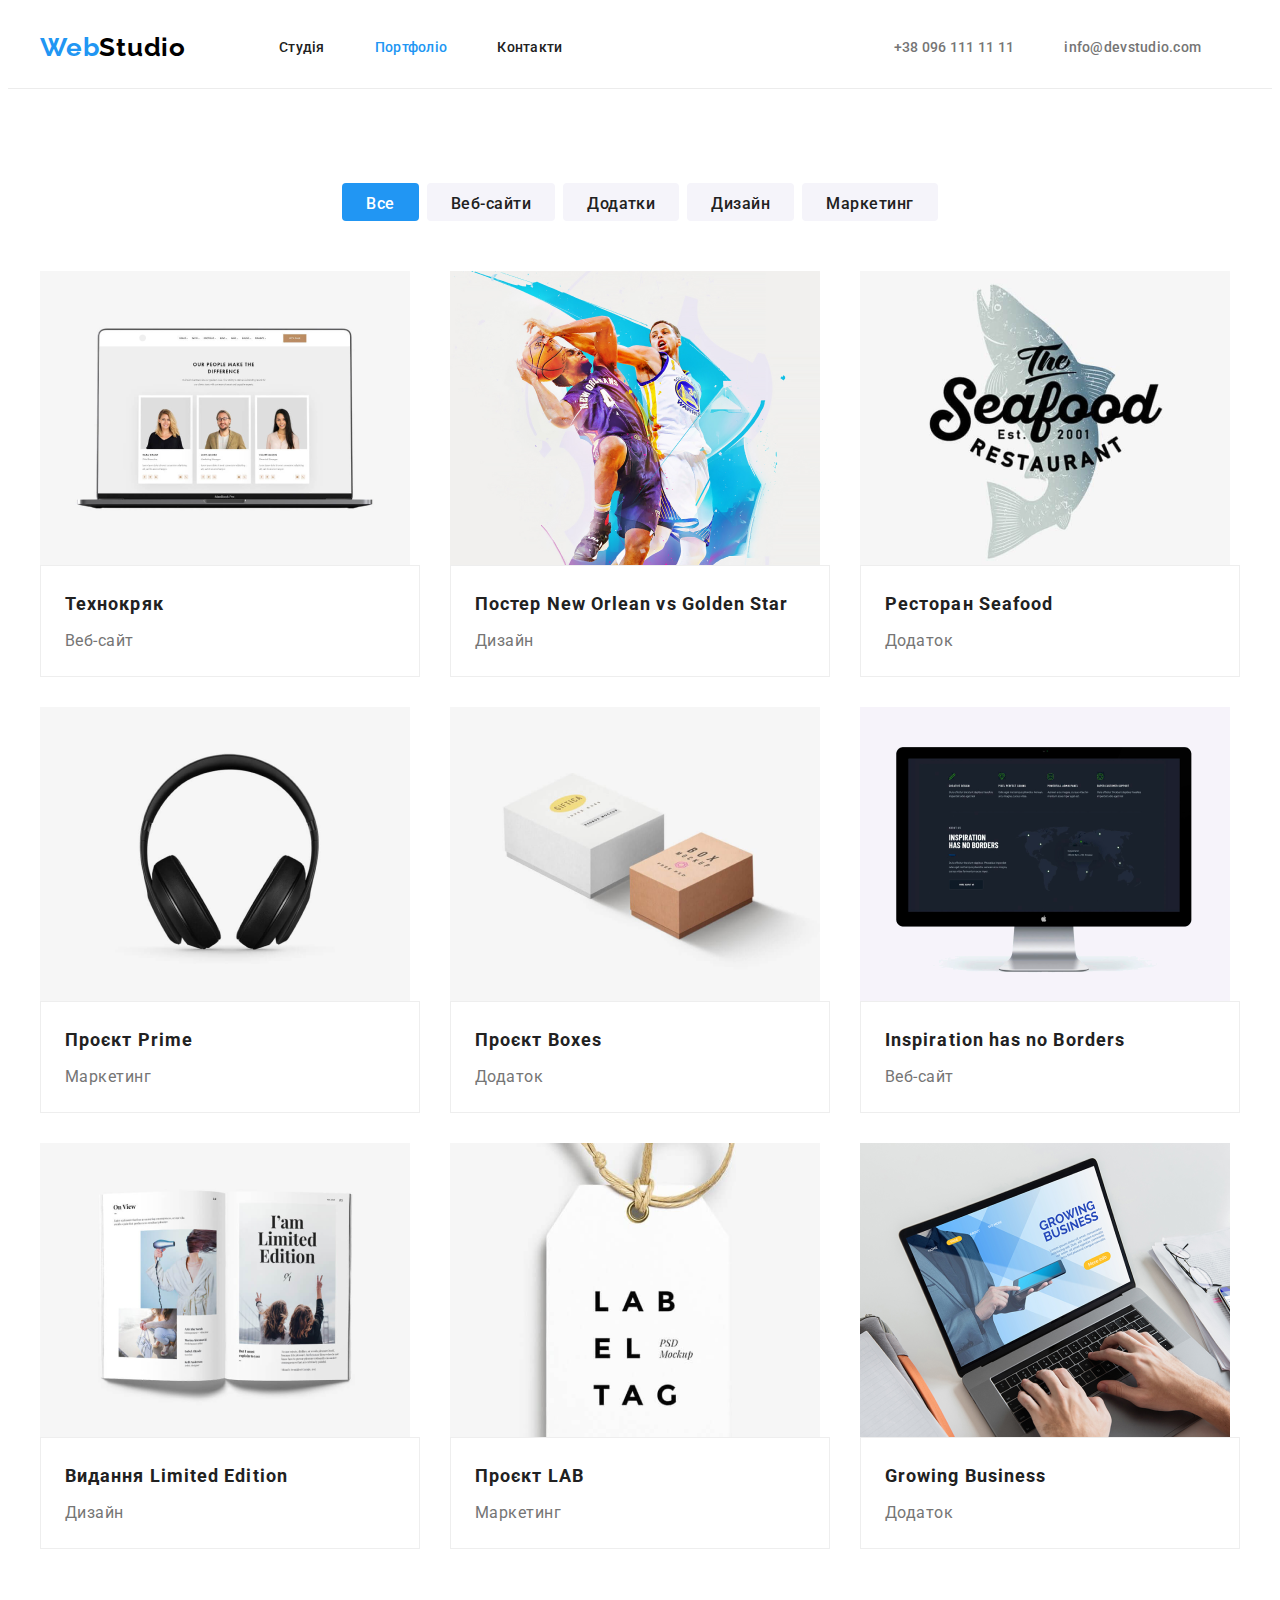
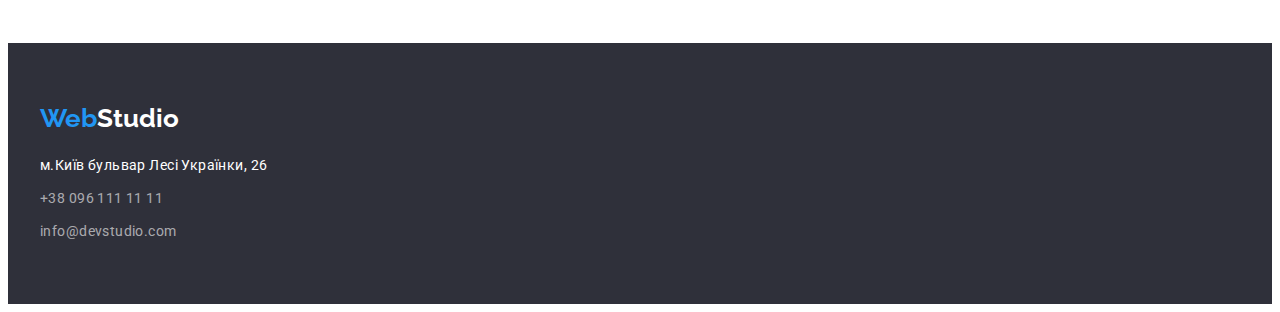
==== commit d20eb90f: "hw-3-4" ====
--- a/portfolio.html
+++ b/portfolio.html
@@ -16,14 +16,14 @@
     <header class="header header-portfolio">
       <div class="main-nav container">
       <nav>
-        <a href="./index.html" class="logo logo-blue logo-link">Web<span class="logo logo-black">Studio</span></a>
+        <a href="./index.html" class="logo logo-blue logo-link">Web<span class="logo-black">Studio</span></a>
         <ul class="site-nav">
           <li><a href="index.html" class="page-header link">Студія</a></li>
           <li><a href="portfolio.html" class="link active-page">Портфоліо</a></li> 
           <li><a href="" class="page-header link">Контакти</a></li>
         </ul>
       </nav>
-      <ul class="contacts-nav container">
+      <ul class="contacts-nav">
         <li>
           <a href="tel:+380961111111" class="header-contacts link">+38 096 111 11 11</a>
         </li>
@@ -40,7 +40,7 @@
         <h1 class="visually-hidden">Title</h1>
         <ul class="buttons-portfolio">
           <li>
-            <button type="button" class="button pointer">Все</button>
+            <button type="button" class="button pointer button-selected">Все</button>
           </li>
           <li>
             <button type="button" class="button pointer">Веб-сайти</button>
@@ -162,7 +162,7 @@
     </main>
     <footer class="footer">
       <div class="container footer-nav">
-      <a href="./index.html" class="logo logo-blue logo-link">Web<span class="logo logo-white">Studio</span></a>
+      <a href="./index.html" class="logo-footer logo-blue logo-link">Web<span class="logo-footer logo-white">Studio</span></a>
       </div>
       <address class="container">
         <ul>
--- a/css/styles.css
+++ b/css/styles.css
@@ -125,13 +125,18 @@
 color: var(--white-text);
 width: 200px;
 height: 50px;
+border: 0;
 border-radius: 4px;
 box-shadow: 0px 4px 4px rgba(0, 0, 0, 0.15);
 }
 .section {
     background-color: var(--main-background);
     padding-bottom: 94px;
-}
+    padding-top: 94px;
+}
+
+
+
 .section-team{
     background: var(--team-backround);
     padding-top: 94px;
@@ -150,7 +155,7 @@
 .features-text{
     display: flex;
     
-    margin-top: 94px;
+   
    
 }
 .features-text li{
@@ -242,6 +247,9 @@
 margin-left: 30px;
 }
 .our-member{
+    box-shadow: 0px 1px 3px rgba(0, 0, 0, 0.12), 0px 1px 1px rgba(0, 0, 0, 0.14), 0px 2px 1px rgba(0, 0, 0, 0.2);
+    border-radius: 0px 0px 4px 4px;
+
 
 }
 .footer-nav{
@@ -263,6 +271,8 @@
 }
 .site-nav{
     display: flex;
+    margin-right: 331px;
+    
 }
 .main-nav{
     display: flex;
@@ -270,7 +280,9 @@
 .contacts-nav{
     display: flex;
     
-}
+    
+}
+
 .site-nav li:not(:last-child){
     margin-right: 50px;
 }
@@ -278,17 +290,17 @@
     display: block;
     padding-top: 32px;
     padding-bottom: 32px;
+    
 
 }
 .contacts-nav li{
     display: block;
-    padding-top: 32px;
-    padding-bottom: 32px;
+   
     
 }
 .contacts-nav li:not(:last-child){
     margin-right: 50px;
-    margin-left: auto;
+   
 }
 
 
@@ -306,6 +318,17 @@
     padding-bottom: 25px;
    
 }
+.logo-footer{
+    font-family: 'Raleway';
+    font-style: normal;
+    font-weight: 700;
+    font-size: 26px;
+    line-height: 1.19;
+    /* identical to box height */
+    
+   margin-bottom: 20px;
+   
+}
 .logo-blue {
     color: var(--blue-logo);
 }
@@ -342,7 +365,7 @@
 .header-contacts a:not(:last-child){
     margin-right: 50px;
 }
-.header-contacts a{
+.header-contacts{
     display: block;
     padding-top: 32px;
     padding-bottom: 32px;
@@ -382,6 +405,12 @@
 border-radius: 4px;
 border-color: transparent;
 background-color: var(--team-backround);
+height: 38px;
+padding: 6px 22px 6px 22px;
+}
+.button-selected{
+color: var(--white-text);
+background-color: var(--accent-color);
 }
 
 
@@ -395,6 +424,9 @@
     background-color: var(--main-background);
    
     background-color: var(--portfolio-item);
+    padding: 20px 24px 20px 24px;
+    border: 1px solid var(--border-two);
+    box-sizing: border-box;
     
 }
 
@@ -412,8 +444,7 @@
     margin-top: 30px;
 }
 .portfolio-item{
-    border: 1px solid var(--border-two);
-box-sizing: border-box;
+    
 }
 
 .portfolio-img{
@@ -443,9 +474,8 @@
 letter-spacing: 0.06em;
 
 color: var(--title-name);
-margin-top: 20px;
-padding-left: 24px;
-padding-right: 24px;
+margin-bottom: 4px;
+
 
 }
 .portfolio-item-text {
@@ -457,10 +487,8 @@
 letter-spacing: 0.03em;
 
 color: var(--title-text);
-margin-top: 4px;
-padding-left: 24px;
-padding-right: 24px;
-padding-bottom: 20px;
+
+
 }
 .footer {
     background: var(--footer-color);
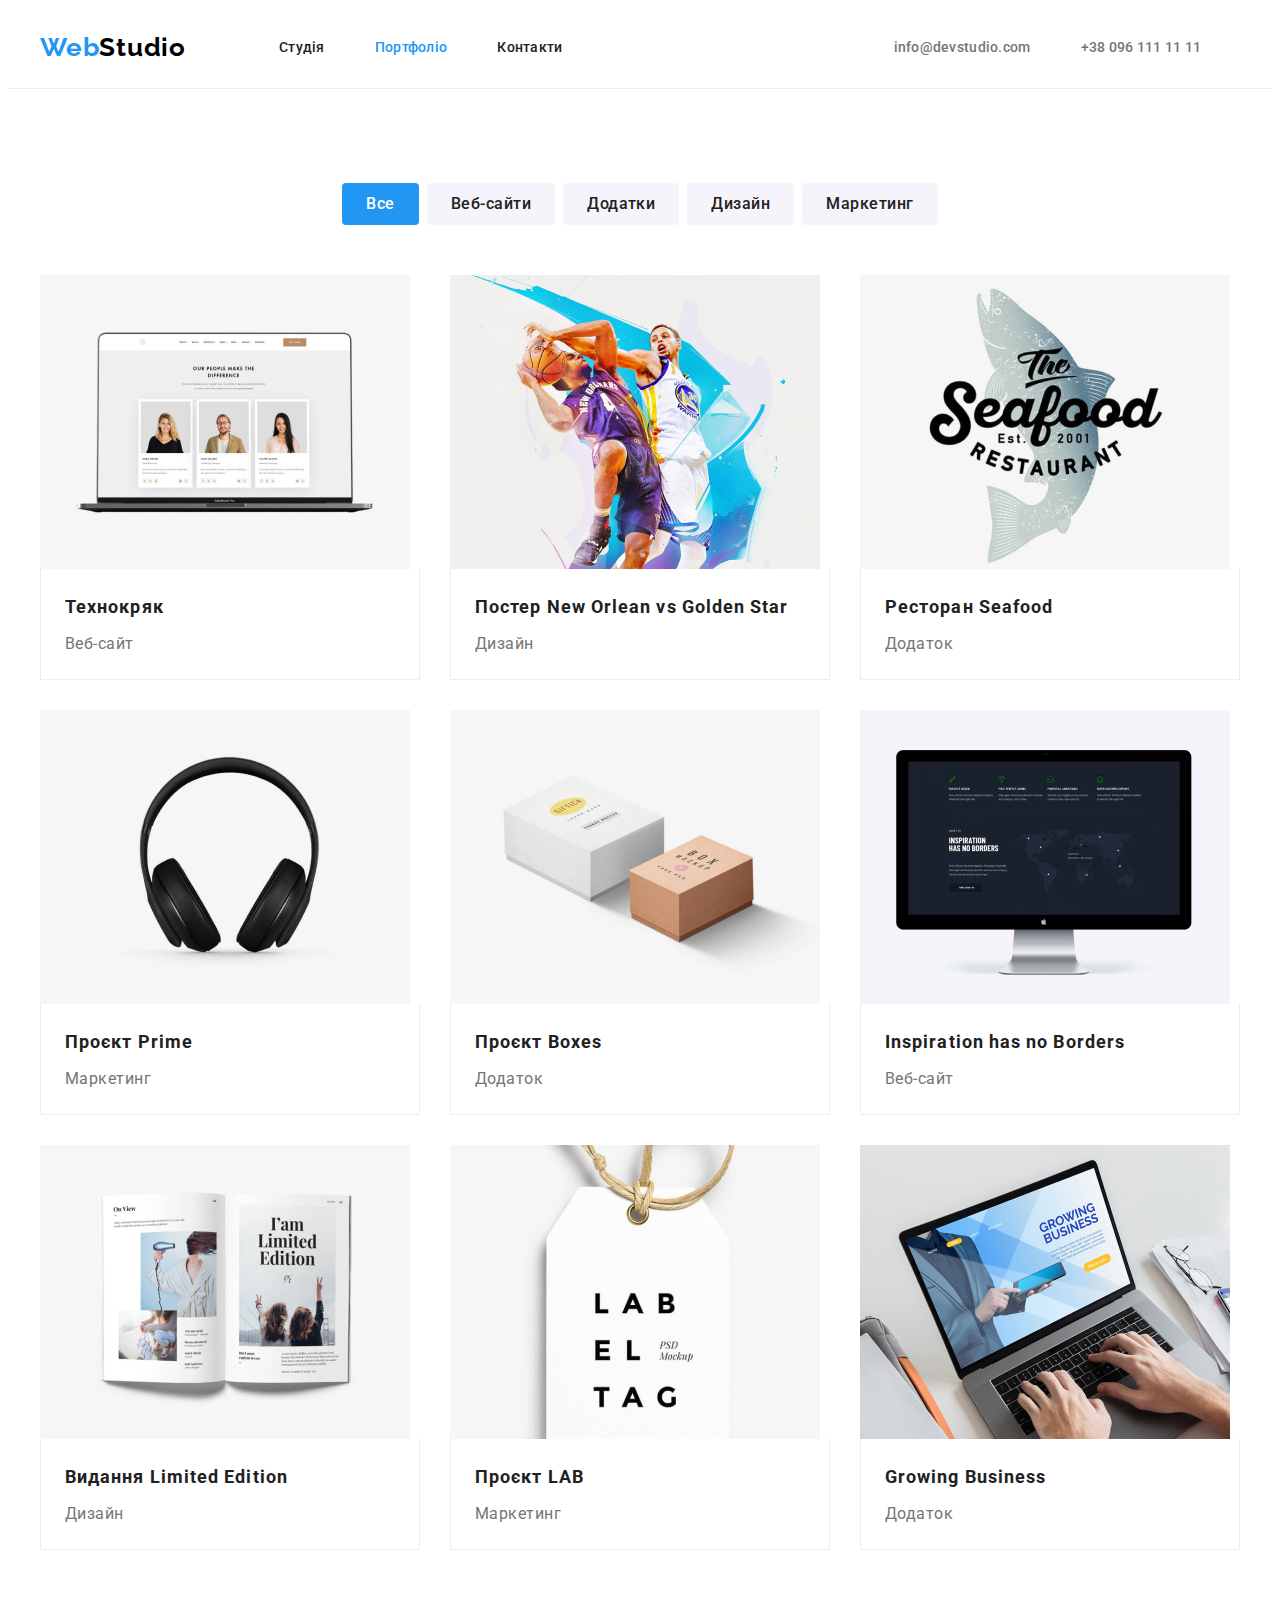
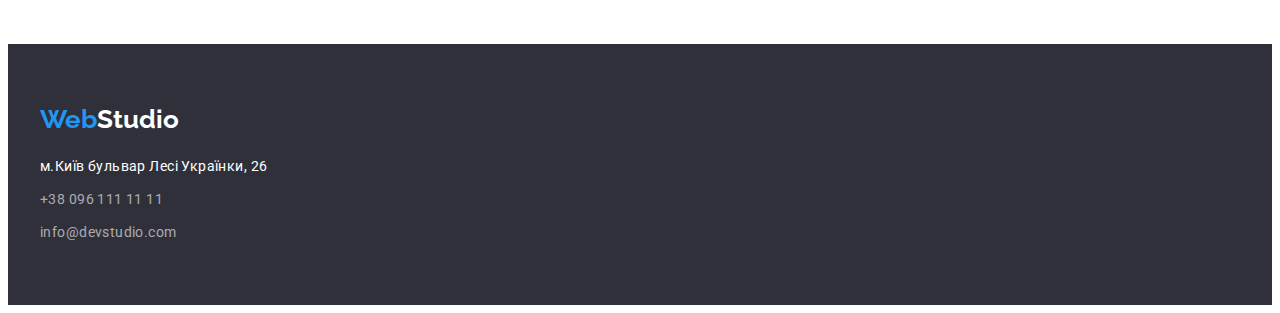
==== commit 1ce52564: "hw3" ====
--- a/portfolio.html
+++ b/portfolio.html
@@ -14,7 +14,7 @@
   <body>
     <!-- основна інфа -->
     <header class="header header-portfolio">
-      <div class="main-nav container">
+      <div class="container">
       <nav>
         <a href="./index.html" class="logo logo-blue logo-link">Web<span class="logo-black">Studio</span></a>
         <ul class="site-nav">
@@ -25,17 +25,17 @@
       </nav>
       <ul class="contacts-nav">
         <li>
-          <a href="tel:+380961111111" class="header-contacts link">+38 096 111 11 11</a>
+          <a href="mailto:info@devstudio.com" class="header-contacts link">info@devstudio.com</a>
         </li>
         <li>
-          <a href="mailto:info@devstudio.com" class="header-contacts link">info@devstudio.com</a>
+          <a href="tel:+380961111111" class="header-contacts link">+38 096 111 11 11</a>
         </li>
       </ul>
       </div>
     </header>
 
     <main class="main">
-      <section>
+      <section class="section">
         <div class="container">
         <h1 class="visually-hidden">Title</h1>
         <ul class="buttons-portfolio">
@@ -161,10 +161,10 @@
       </section>
     </main>
     <footer class="footer">
-      <div class="container footer-nav">
-      <a href="./index.html" class="logo-footer logo-blue logo-link">Web<span class="logo-footer logo-white">Studio</span></a>
-      </div>
-      <address class="container">
+      <div class="container">
+      <a href="./index.html" class="logo-footer logo-blue logo-link">Web<span class="logo-white">Studio</span></a>
+      
+      <address >
         <ul>
          <li class="footer-items">
             <a href="https://goo.gl/maps/1e6sSvzwmUZJnKFR7" class="footer-address link">м.Київ бульвар Лесі Українки, 26</a>
@@ -177,6 +177,7 @@
          </li>
         </ul>
       </address>
+    </div>
     </footer>
   </body>
 </html>
--- a/css/styles.css
+++ b/css/styles.css
@@ -63,6 +63,11 @@
     margin-left: auto;
     margin-right: auto;
     
+    
+}
+
+header .container{
+display: flex;
 }
 
 .link:hover,
@@ -134,7 +139,10 @@
     padding-bottom: 94px;
     padding-top: 94px;
 }
-
+.section-three{
+    background-color: var(--main-background);
+    padding-bottom: 94px;
+}
 
 
 .section-team{
@@ -158,14 +166,19 @@
    
    
 }
+
 .features-text li{
     display: block;
     width: 270px;
+    
+    
+}
+.features-text-margin + .features-text-margin { 
+    
     margin-left: 30px;
-}
-.features-text + .features-text{
-    margin-left: 30px;
-}
+    
+}
+
 
 .pre-title {
     font-weight: 700;
@@ -252,10 +265,7 @@
 
 
 }
-.footer-nav{
-    
-    padding-bottom: 20px;
-}
+
 
 /*--------- portfolio -----------*/
 
@@ -274,11 +284,10 @@
     margin-right: 331px;
     
 }
-.main-nav{
-    display: flex;
-}
+
 .contacts-nav{
     display: flex;
+    
     
     
 }
@@ -295,6 +304,7 @@
 }
 .contacts-nav li{
     display: block;
+    
    
     
 }
@@ -319,6 +329,7 @@
    
 }
 .logo-footer{
+    display: block;
     font-family: 'Raleway';
     font-style: normal;
     font-weight: 700;
@@ -349,7 +360,7 @@
 
 }
 .header-portfolio{
-    margin-bottom: 94px;
+  
     border-bottom: 1px solid var(--border-one);
 }
 .header-contacts {
@@ -361,6 +372,7 @@
     
     color: var(--title-text);
     display: flex;
+
 }
 .header-contacts a:not(:last-child){
     margin-right: 50px;
@@ -405,7 +417,6 @@
 border-radius: 4px;
 border-color: transparent;
 background-color: var(--team-backround);
-height: 38px;
 padding: 6px 22px 6px 22px;
 }
 .button-selected{
@@ -426,7 +437,7 @@
     background-color: var(--portfolio-item);
     padding: 20px 24px 20px 24px;
     border: 1px solid var(--border-two);
-    box-sizing: border-box;
+    border-top: 0;
     
 }
 
@@ -435,7 +446,6 @@
     margin-left: -30px;
     margin-top: -30px;
     flex-wrap: wrap;
-    margin-bottom: 94px;
 
 }
 .our-portfolio > .portfolio-item{
